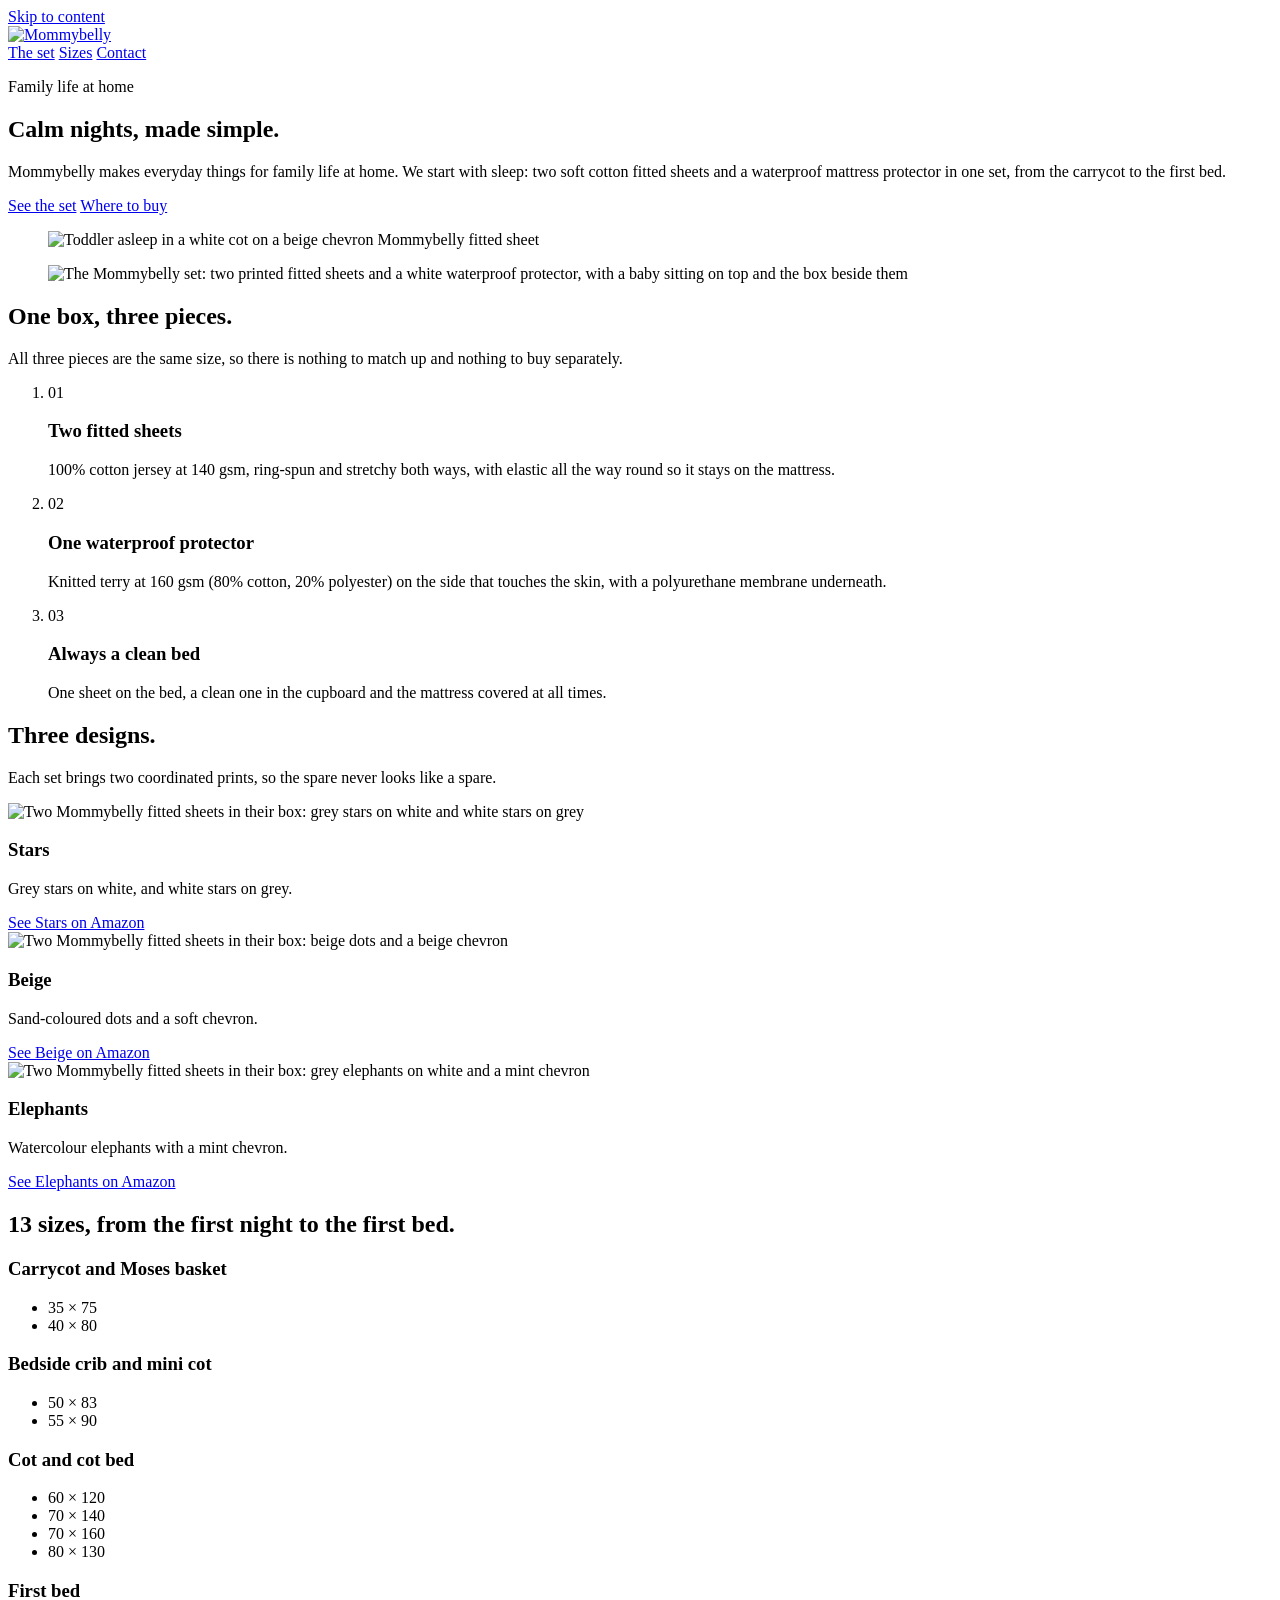
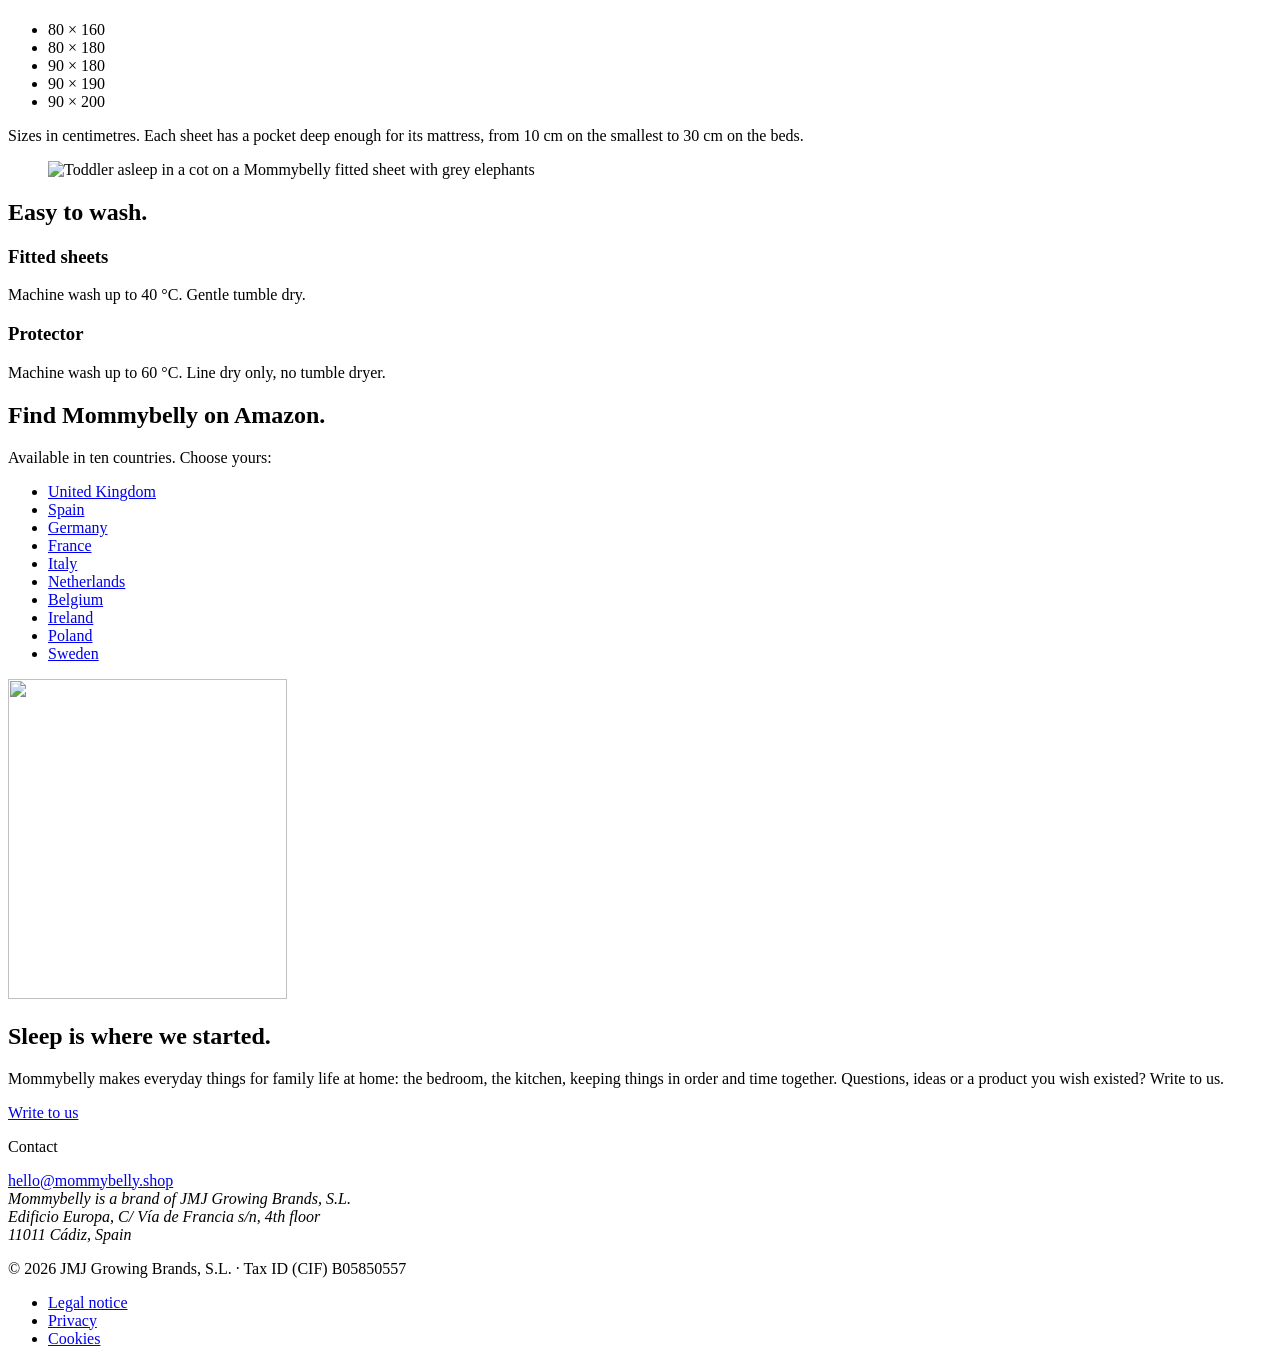
==== index.html @ 6a6891bb "Add files via upload" ====
<!doctype html>
<html lang="en-GB">
<head>
<meta charset="utf-8">
<meta name="viewport" content="width=device-width, initial-scale=1">
<title>Mommybelly · Calm nights, made simple</title>
<meta name="description" content="Mommybelly makes everyday things for family life at home, starting with sleep: two cotton fitted sheets and a waterproof mattress protector in one set, in 13 sizes.">
<meta property="og:title" content="Mommybelly">
<meta property="og:description" content="Mommybelly makes everyday things for family life at home, starting with sleep: two cotton fitted sheets and a waterproof mattress protector in one set, in 13 sizes.">
<meta property="og:type" content="website">
<meta property="og:url" content="https://mommybelly.shop/">
<meta property="og:image" content="https://mommybelly.shop/assets/img/hero-900.webp">
<meta name="theme-color" content="#FBF7F2">
<link rel="canonical" href="https://mommybelly.shop/">
<link rel="icon" href="assets/img/favicon.png" type="image/png">
<link rel="apple-touch-icon" href="assets/img/apple-touch-icon.png">
<link rel="preload" href="assets/fonts/fraunces-var.woff2" as="font" type="font/woff2" crossorigin>
<link rel="stylesheet" href="assets/site.css">
</head>
<body>
<a class="skip" href="#main">Skip to content</a>
<header class="site-header">
  <div class="wrap">
    <a class="brand" href="./" aria-label="Mommybelly, home"><img src="assets/img/logo.webp" alt="Mommybelly" width="112" height="128"></a>
    <nav class="nav" aria-label="Main">
      <a class="opt" href="#set">The set</a>
      <a href="#sizes">Sizes</a>
      <a href="#contact">Contact</a>
    </nav>
  </div>
</header>

<main id="main">
  <section class="hero">
    <div class="wrap">
      <div>
        <p class="eyebrow">Family life at home</p>
        <h1>Calm nights, made simple.</h1>
        <p class="lead">Mommybelly makes everyday things for family life at home. We start with sleep: two soft cotton fitted sheets and a waterproof mattress protector in one set, from the carrycot to the first bed.</p>
        <div class="actions">
          <a class="btn" href="#set">See the set</a>
          <a class="link-quiet" href="#buy">Where to buy</a>
        </div>
      </div>
      <figure>
        <img src="assets/img/hero-900.webp" srcset="assets/img/hero-600.webp 600w, assets/img/hero-900.webp 900w" sizes="(min-width:56rem) 38vw, 100vw" width="900" height="1125" alt="Toddler asleep in a white cot on a beige chevron Mommybelly fitted sheet" fetchpriority="high">
      </figure>
    </div>
  </section>

  <section class="section band" id="set" aria-labelledby="h-set">
    <div class="wrap split">
      <figure>
        <img src="assets/img/set-1000.webp" srcset="assets/img/set-640.webp 640w, assets/img/set-1000.webp 1000w" sizes="(min-width:56rem) 45vw, 100vw" width="1000" height="1009" alt="The Mommybelly set: two printed fitted sheets and a white waterproof protector, with a baby sitting on top and the box beside them" loading="lazy">
      </figure>
      <div>
        <h2 id="h-set">One box, three pieces.</h2>
        <p class="intro">All three pieces are the same size, so there is nothing to match up and nothing to buy separately.</p>
        <ol class="pieces">
          <li><span class="num" aria-hidden="true">01</span><h3>Two fitted sheets</h3><p>100% cotton jersey at 140&nbsp;gsm, ring-spun and stretchy both ways, with elastic all the way round so it stays on the mattress.</p></li>
          <li><span class="num" aria-hidden="true">02</span><h3>One waterproof protector</h3><p>Knitted terry at 160&nbsp;gsm (80% cotton, 20% polyester) on the side that touches the skin, with a polyurethane membrane underneath.</p></li>
          <li><span class="num" aria-hidden="true">03</span><h3>Always a clean bed</h3><p>One sheet on the bed, a clean one in the cupboard and the mattress covered at all times.</p></li>
        </ol>
      </div>
    </div>
  </section>

  <section class="section" id="designs" aria-labelledby="h-designs">
    <div class="wrap">
      <div class="head-row">
        <h2 id="h-designs">Three designs.</h2>
        <p class="intro">Each set brings two coordinated prints, so the spare never looks like a spare.</p>
      </div>
      <div class="designs">
        <article class="design">
          <img src="assets/img/design-stars-800.webp" srcset="assets/img/design-stars-480.webp 480w, assets/img/design-stars-800.webp 800w" sizes="(min-width:44rem) 30vw, 100vw" width="800" height="800" alt="Two Mommybelly fitted sheets in their box: grey stars on white and white stars on grey" loading="lazy">
          <h3>Stars</h3>
          <p>Grey stars on white, and white stars on grey.</p>
          <a href="https://www.amazon.co.uk/dp/B0FT3B46KQ">See Stars on Amazon</a>
        </article>
        <article class="design">
          <img src="assets/img/design-beige-800.webp" srcset="assets/img/design-beige-480.webp 480w, assets/img/design-beige-800.webp 800w" sizes="(min-width:44rem) 30vw, 100vw" width="800" height="800" alt="Two Mommybelly fitted sheets in their box: beige dots and a beige chevron" loading="lazy">
          <h3>Beige</h3>
          <p>Sand-coloured dots and a soft chevron.</p>
          <a href="https://www.amazon.co.uk/dp/B0FT33XZKD">See Beige on Amazon</a>
        </article>
        <article class="design">
          <img src="assets/img/design-elephants-800.webp" srcset="assets/img/design-elephants-480.webp 480w, assets/img/design-elephants-800.webp 800w" sizes="(min-width:44rem) 30vw, 100vw" width="800" height="800" alt="Two Mommybelly fitted sheets in their box: grey elephants on white and a mint chevron" loading="lazy">
          <h3>Elephants</h3>
          <p>Watercolour elephants with a mint chevron.</p>
          <a href="https://www.amazon.co.uk/dp/B0FT391R2H">See Elephants on Amazon</a>
        </article>
      </div>
    </div>
  </section>

  <section class="section band" id="sizes" aria-labelledby="h-sizes">
    <div class="wrap split">
      <div>
        <h2 id="h-sizes">13 sizes, from the first night to the first bed.</h2>
        <div class="stages">
        <div class="stage">
          <h3>Carrycot and Moses basket</h3>
          <ul class="chips" aria-label="Carrycot and Moses basket sizes in centimetres"><li>35 × 75</li><li>40 × 80</li></ul>
        </div>
        <div class="stage">
          <h3>Bedside crib and mini cot</h3>
          <ul class="chips" aria-label="Bedside crib and mini cot sizes in centimetres"><li>50 × 83</li><li>55 × 90</li></ul>
        </div>
        <div class="stage">
          <h3>Cot and cot bed</h3>
          <ul class="chips" aria-label="Cot and cot bed sizes in centimetres"><li>60 × 120</li><li>70 × 140</li><li>70 × 160</li><li>80 × 130</li></ul>
        </div>
        <div class="stage">
          <h3>First bed</h3>
          <ul class="chips" aria-label="First bed sizes in centimetres"><li>80 × 160</li><li>80 × 180</li><li>90 × 180</li><li>90 × 190</li><li>90 × 200</li></ul>
        </div>
        </div>
        <p class="note">Sizes in centimetres. Each sheet has a pocket deep enough for its mattress, from 10&nbsp;cm on the smallest to 30&nbsp;cm on the beds.</p>
      </div>
      <figure>
        <img class="tall" src="assets/img/night-900.webp" srcset="assets/img/night-600.webp 600w, assets/img/night-900.webp 900w" sizes="(min-width:56rem) 45vw, 100vw" width="900" height="1125" alt="Toddler asleep in a cot on a Mommybelly fitted sheet with grey elephants" loading="lazy">
      </figure>
    </div>
  </section>

  <section class="section" aria-labelledby="h-care">
    <div class="wrap">
      <h2 id="h-care">Easy to wash.</h2>
      <div class="care">
        <div><h3>Fitted sheets</h3><p>Machine wash up to 40&nbsp;°C. Gentle tumble dry.</p></div>
        <div><h3>Protector</h3><p>Machine wash up to 60&nbsp;°C. Line dry only, no tumble dryer.</p></div>
      </div>
    </div>
  </section>

  <section class="section band" id="buy" aria-labelledby="h-buy">
    <div class="wrap">
      <h2 id="h-buy">Find Mommybelly on Amazon.</h2>
      <p class="intro">Available in ten countries. Choose yours:</p>
      <ul class="markets"><li><a href="https://www.amazon.co.uk/dp/B0FT3B46KQ">United Kingdom</a></li><li><a href="https://www.amazon.es/dp/B0FT3B46KQ">Spain</a></li><li><a href="https://www.amazon.de/dp/B0FT3B46KQ">Germany</a></li><li><a href="https://www.amazon.fr/dp/B0FT3B46KQ">France</a></li><li><a href="https://www.amazon.it/dp/B0FT3B46KQ">Italy</a></li><li><a href="https://www.amazon.nl/dp/B0FT3B46KQ">Netherlands</a></li><li><a href="https://www.amazon.com.be/dp/B0FT3B46KQ">Belgium</a></li><li><a href="https://www.amazon.ie/dp/B0FT3B46KQ">Ireland</a></li><li><a href="https://www.amazon.pl/dp/B0FT3B46KQ">Poland</a></li><li><a href="https://www.amazon.se/dp/B0FT3B46KQ">Sweden</a></li></ul>
    </div>
  </section>

  <section class="section closing" aria-labelledby="h-more">
    <div class="wrap">
      <img src="assets/img/logo-320.webp" alt="" width="279" height="320" loading="lazy">
      <div>
        <h2 id="h-more">Sleep is where we started.</h2>
        <p>Mommybelly makes everyday things for family life at home: the bedroom, the kitchen, keeping things in order and time together. Questions, ideas or a product you wish existed? Write to us.</p>
        <a class="btn" href="mailto:hello@mommybelly.shop">Write to us</a>
      </div>
    </div>
  </section>
</main>

<footer class="site-footer" id="contact">
  <div class="wrap">
    <div class="top">
      <div>
        <p class="eyebrow">Contact</p>
        <a class="mail" href="mailto:hello@mommybelly.shop">hello@mommybelly.shop</a>
      </div>
      <address class="address">Mommybelly is a brand of JMJ Growing Brands, S.L.<br>Edificio Europa, C/ Vía de Francia s/n, 4th floor<br>11011 Cádiz, Spain</address>
    </div>
    <div class="legal">
      <p>© 2026 JMJ Growing Brands, S.L. · Tax ID (CIF) B05850557</p>
      <ul>
        <li><a href="legal-notice.html">Legal notice</a></li>
        <li><a href="privacy.html">Privacy</a></li>
        <li><a href="cookies.html">Cookies</a></li>
      </ul>
    </div>
  </div>
</footer>
</body>
</html>
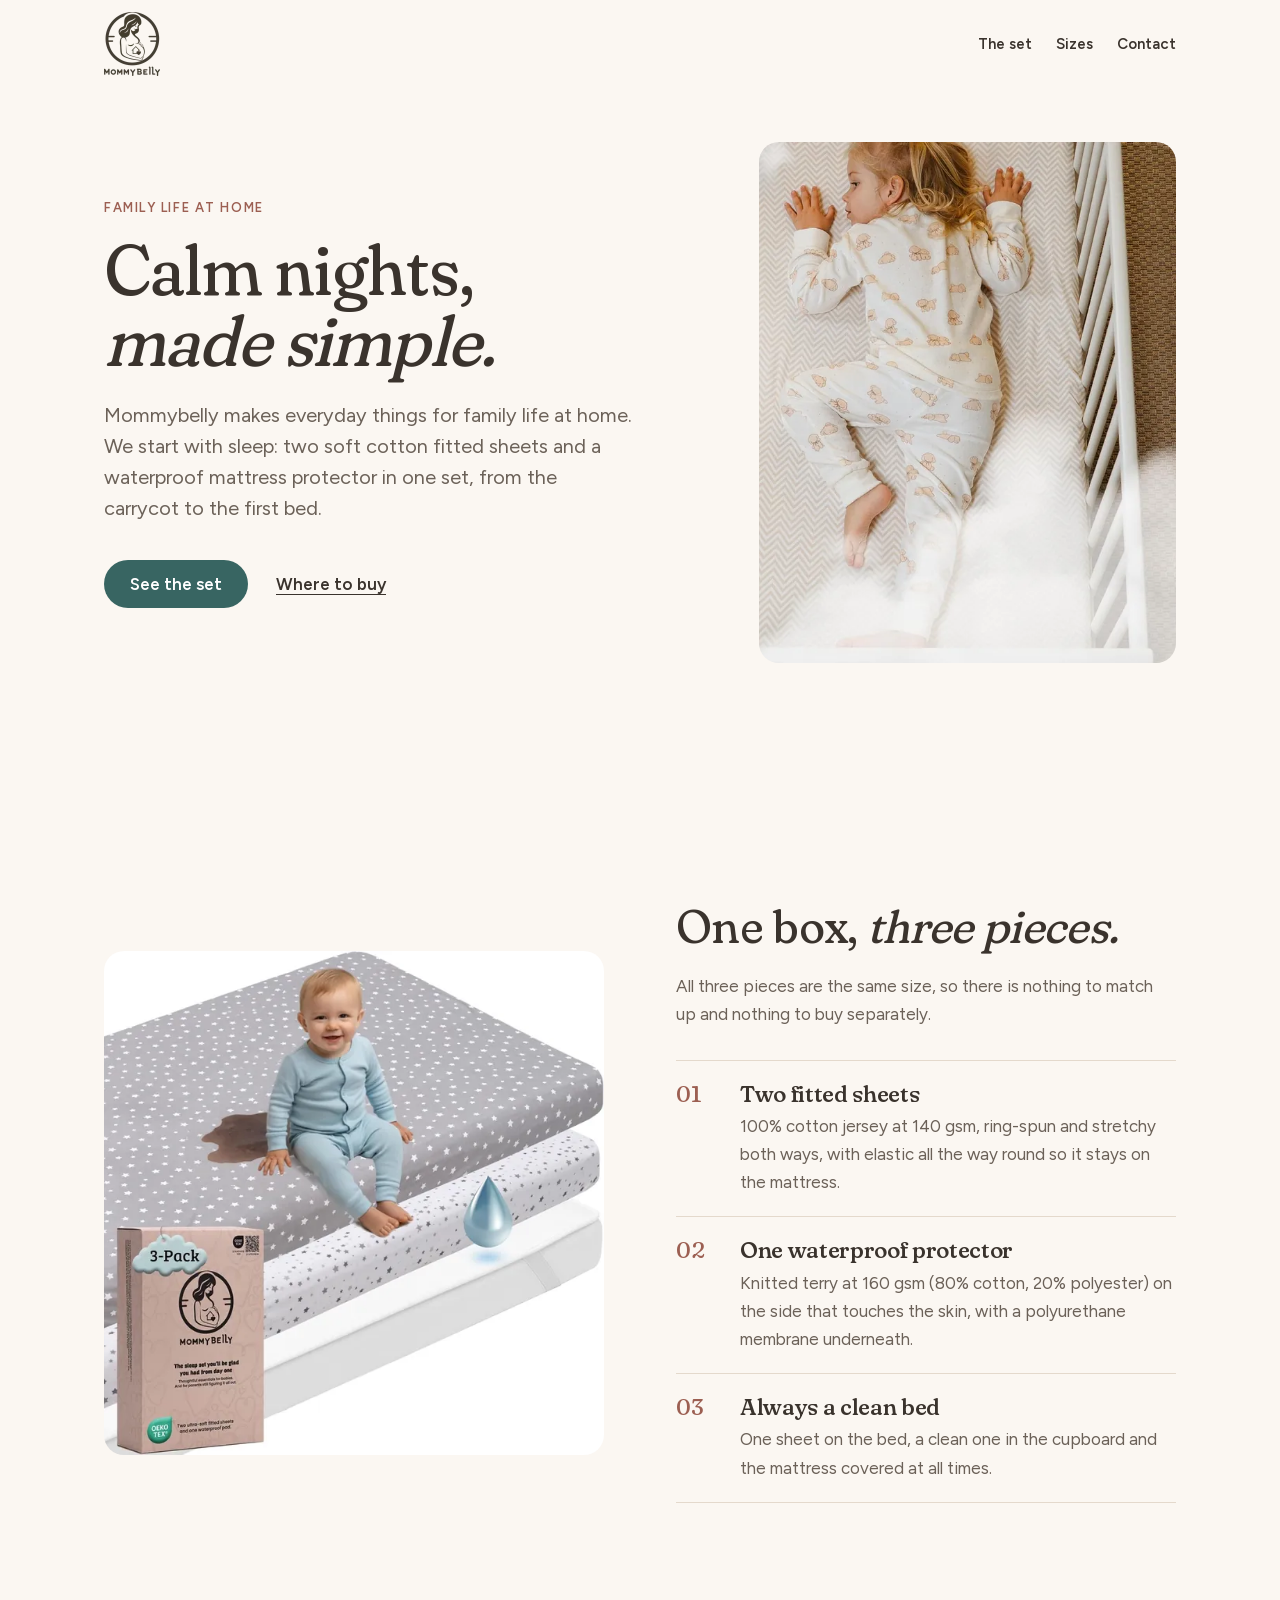
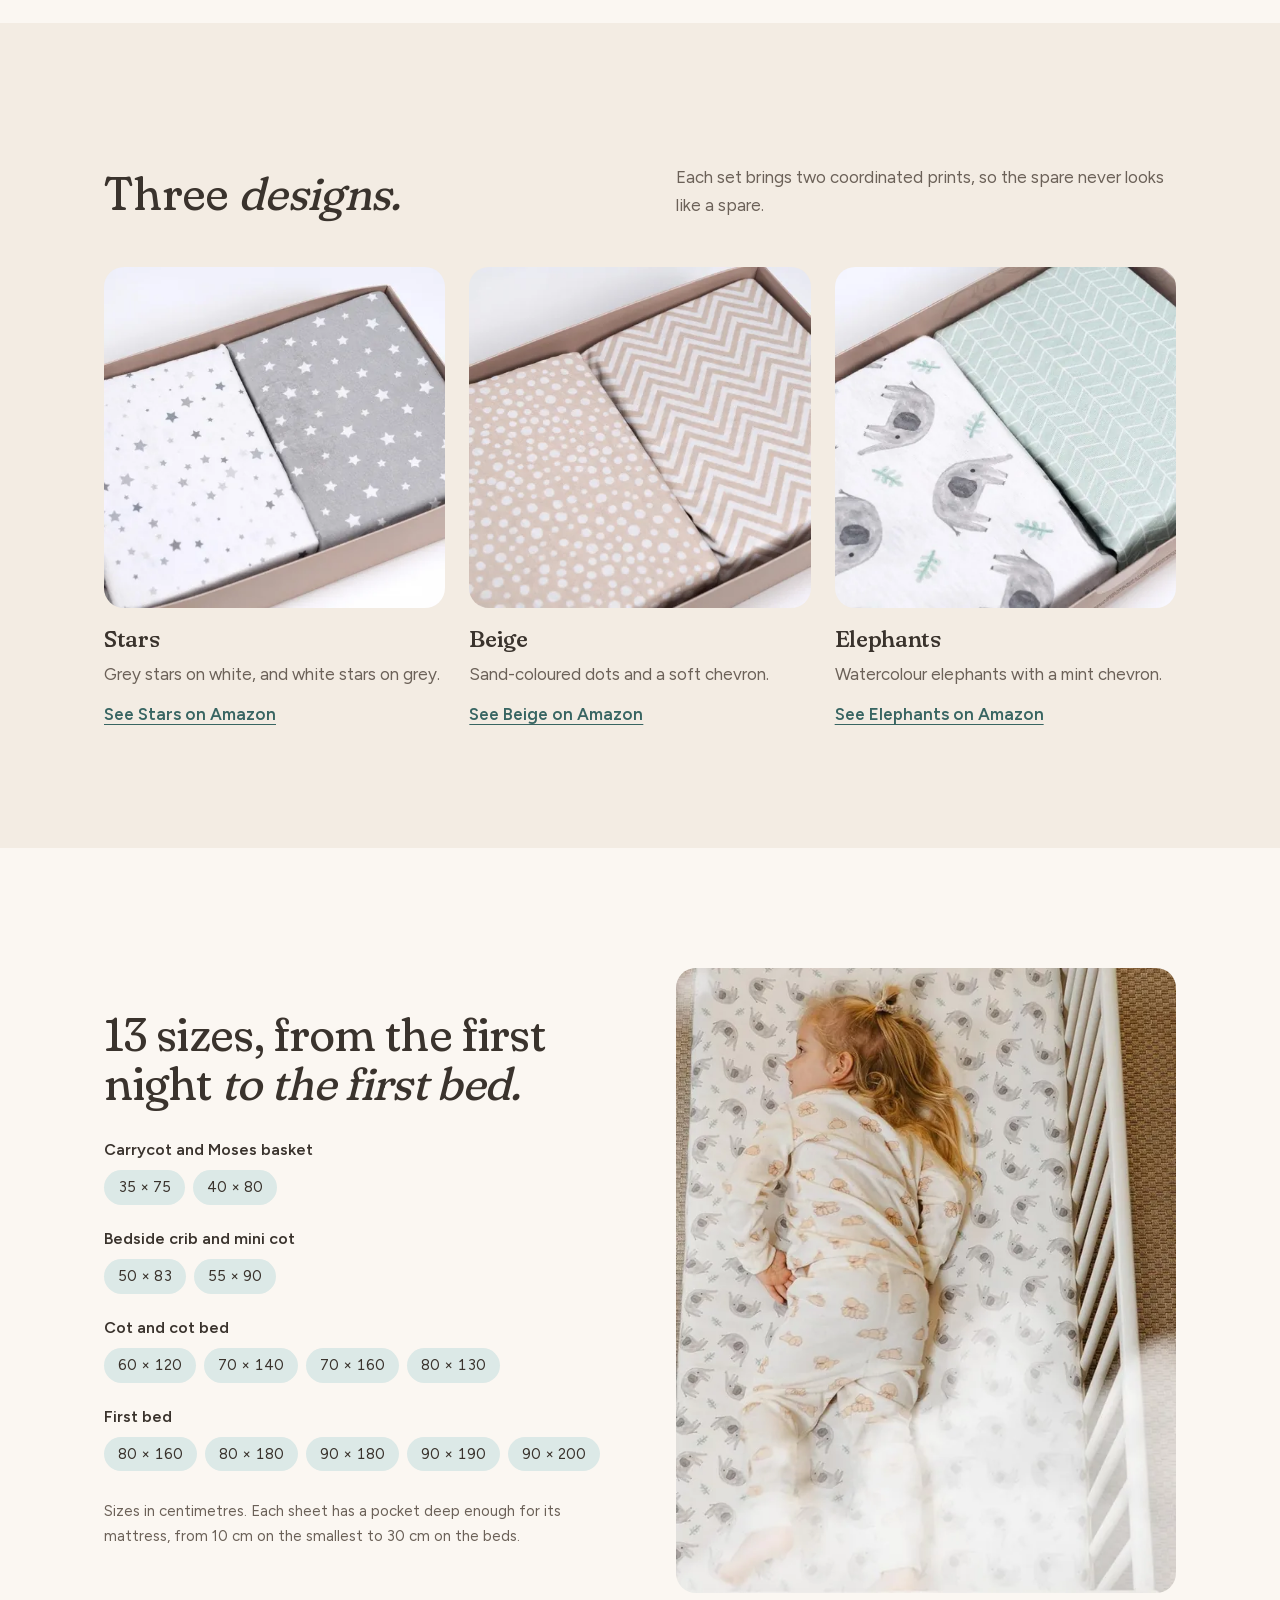
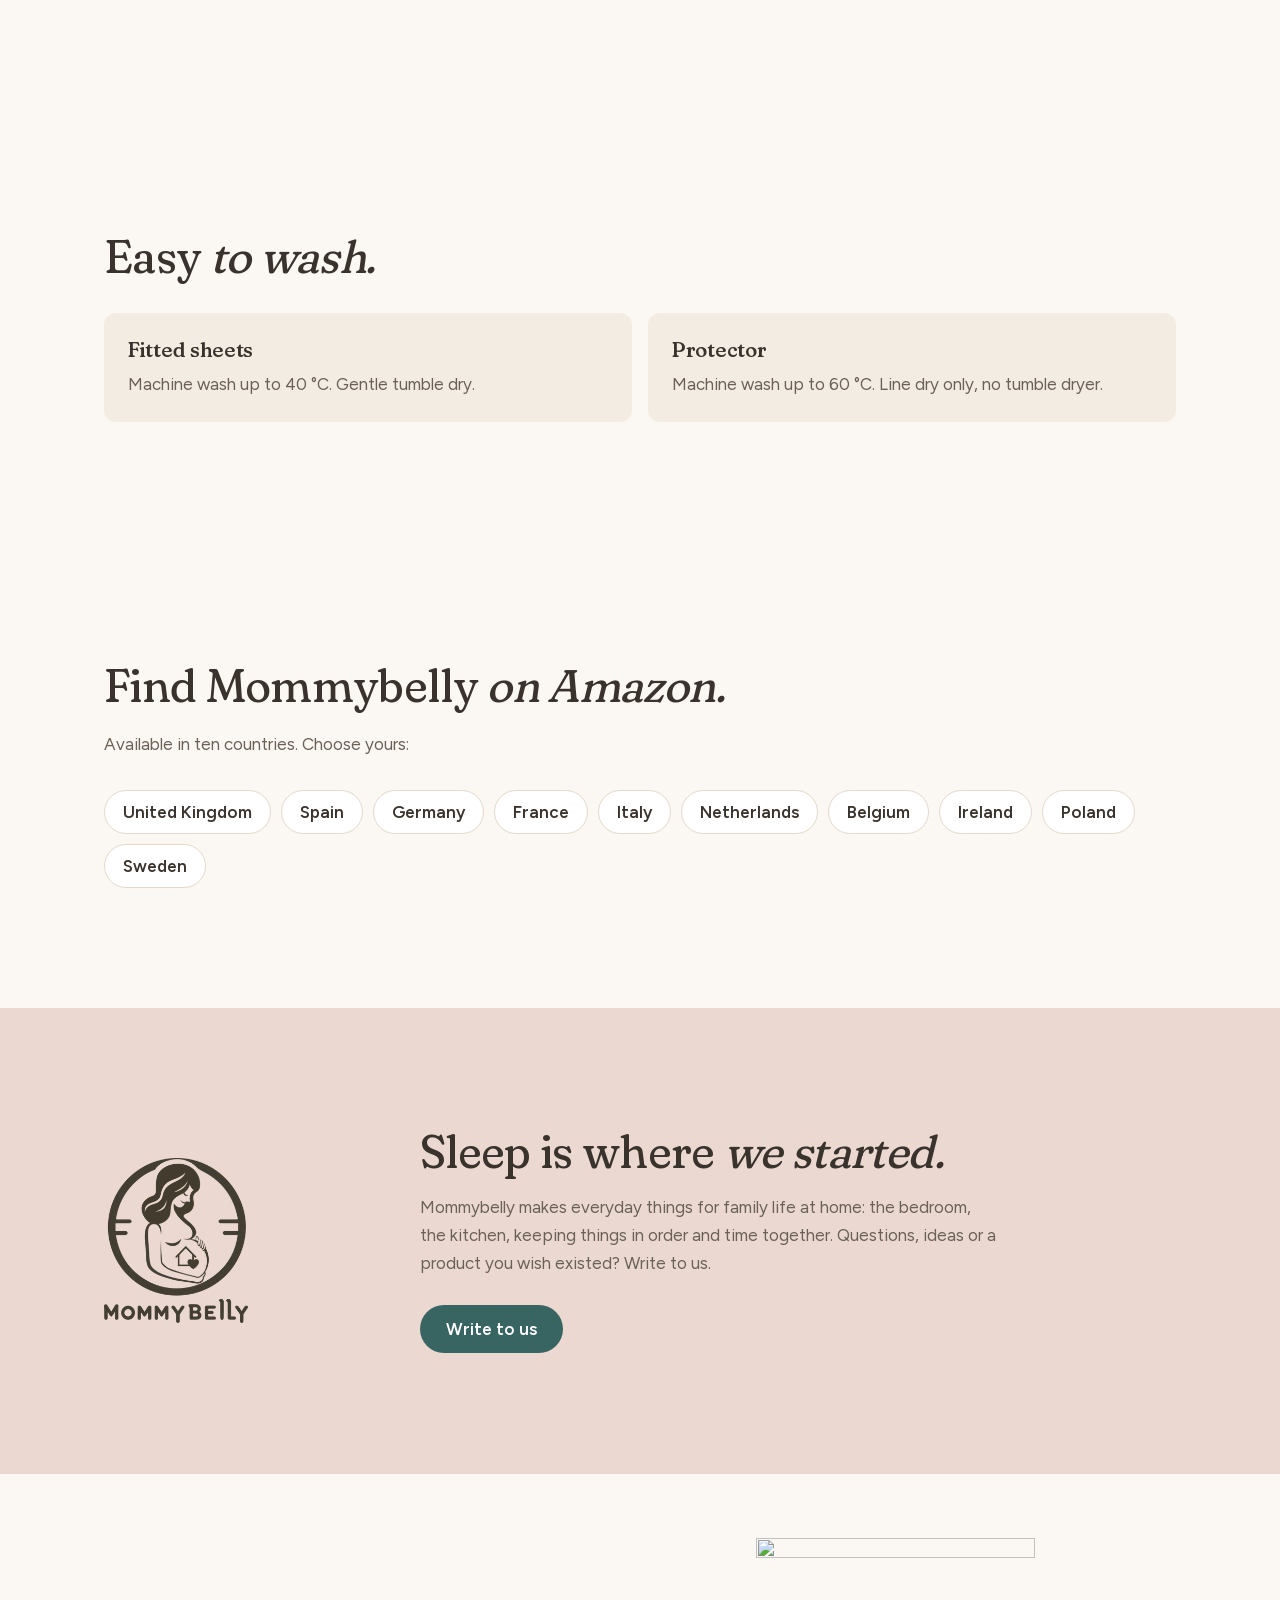
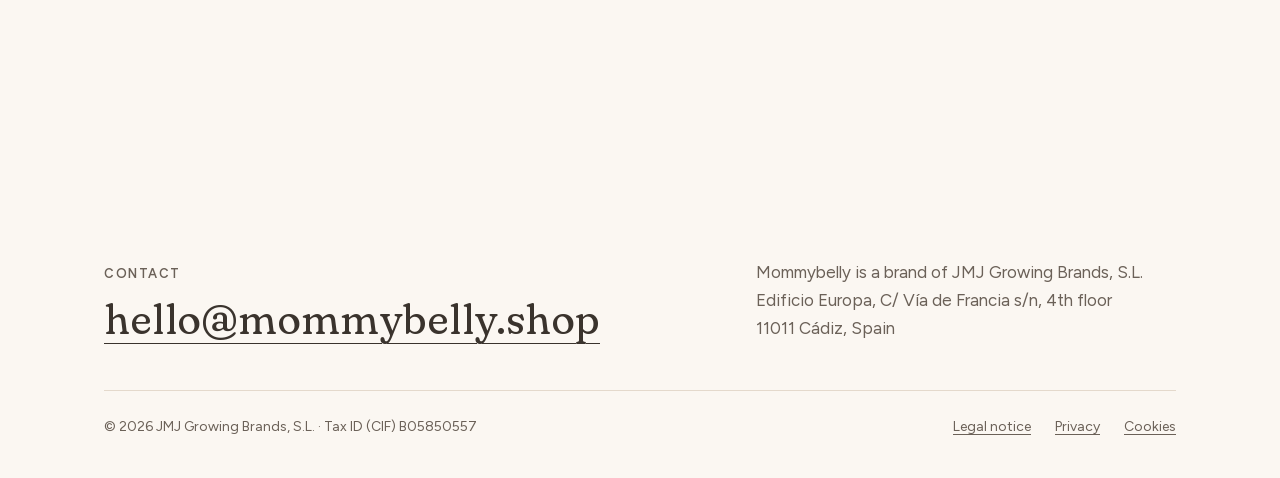
==== commit 3bf2417e: "Add files via upload" ====
--- a/index.html
+++ b/index.html
@@ -10,7 +10,7 @@
 <meta property="og:type" content="website">
 <meta property="og:url" content="https://mommybelly.shop/">
 <meta property="og:image" content="https://mommybelly.shop/assets/img/hero-900.webp">
-<meta name="theme-color" content="#FBF7F2">
+<meta name="theme-color" content="#DCE9E7">
 <link rel="canonical" href="https://mommybelly.shop/">
 <link rel="icon" href="assets/img/favicon.png" type="image/png">
 <link rel="apple-touch-icon" href="assets/img/apple-touch-icon.png">
@@ -19,7 +19,7 @@
 </head>
 <body>
 <a class="skip" href="#main">Skip to content</a>
-<header class="site-header">
+<header class="site-header tinted">
   <div class="wrap">
     <a class="brand" href="./" aria-label="Mommybelly, home"><img src="assets/img/logo.webp" alt="Mommybelly" width="112" height="128"></a>
     <nav class="nav" aria-label="Main">
@@ -31,11 +31,11 @@
 </header>
 
 <main id="main">
-  <section class="hero">
+  <section class="hero tinted">
     <div class="wrap">
       <div>
         <p class="eyebrow">Family life at home</p>
-        <h1>Calm nights, made simple.</h1>
+        <h1>Calm nights, <em>made simple.</em></h1>
         <p class="lead">Mommybelly makes everyday things for family life at home. We start with sleep: two soft cotton fitted sheets and a waterproof mattress protector in one set, from the carrycot to the first bed.</p>
         <div class="actions">
           <a class="btn" href="#set">See the set</a>
@@ -48,13 +48,13 @@
     </div>
   </section>
 
-  <section class="section band" id="set" aria-labelledby="h-set">
+  <section class="section" id="set" aria-labelledby="h-set">
     <div class="wrap split">
-      <figure>
+      <figure class="panel">
         <img src="assets/img/set-1000.webp" srcset="assets/img/set-640.webp 640w, assets/img/set-1000.webp 1000w" sizes="(min-width:56rem) 45vw, 100vw" width="1000" height="1009" alt="The Mommybelly set: two printed fitted sheets and a white waterproof protector, with a baby sitting on top and the box beside them" loading="lazy">
       </figure>
       <div>
-        <h2 id="h-set">One box, three pieces.</h2>
+        <h2 id="h-set">One box, <em>three pieces.</em></h2>
         <p class="intro">All three pieces are the same size, so there is nothing to match up and nothing to buy separately.</p>
         <ol class="pieces">
           <li><span class="num" aria-hidden="true">01</span><h3>Two fitted sheets</h3><p>100% cotton jersey at 140&nbsp;gsm, ring-spun and stretchy both ways, with elastic all the way round so it stays on the mattress.</p></li>
@@ -65,26 +65,26 @@
     </div>
   </section>
 
-  <section class="section" id="designs" aria-labelledby="h-designs">
+  <section class="section band" id="designs" aria-labelledby="h-designs">
     <div class="wrap">
       <div class="head-row">
-        <h2 id="h-designs">Three designs.</h2>
+        <h2 id="h-designs">Three <em>designs.</em></h2>
         <p class="intro">Each set brings two coordinated prints, so the spare never looks like a spare.</p>
       </div>
       <div class="designs">
-        <article class="design">
+        <article class="design design-stars">
           <img src="assets/img/design-stars-800.webp" srcset="assets/img/design-stars-480.webp 480w, assets/img/design-stars-800.webp 800w" sizes="(min-width:44rem) 30vw, 100vw" width="800" height="800" alt="Two Mommybelly fitted sheets in their box: grey stars on white and white stars on grey" loading="lazy">
           <h3>Stars</h3>
           <p>Grey stars on white, and white stars on grey.</p>
           <a href="https://www.amazon.co.uk/dp/B0FT3B46KQ">See Stars on Amazon</a>
         </article>
-        <article class="design">
+        <article class="design design-beige">
           <img src="assets/img/design-beige-800.webp" srcset="assets/img/design-beige-480.webp 480w, assets/img/design-beige-800.webp 800w" sizes="(min-width:44rem) 30vw, 100vw" width="800" height="800" alt="Two Mommybelly fitted sheets in their box: beige dots and a beige chevron" loading="lazy">
           <h3>Beige</h3>
           <p>Sand-coloured dots and a soft chevron.</p>
           <a href="https://www.amazon.co.uk/dp/B0FT33XZKD">See Beige on Amazon</a>
         </article>
-        <article class="design">
+        <article class="design design-elephants">
           <img src="assets/img/design-elephants-800.webp" srcset="assets/img/design-elephants-480.webp 480w, assets/img/design-elephants-800.webp 800w" sizes="(min-width:44rem) 30vw, 100vw" width="800" height="800" alt="Two Mommybelly fitted sheets in their box: grey elephants on white and a mint chevron" loading="lazy">
           <h3>Elephants</h3>
           <p>Watercolour elephants with a mint chevron.</p>
@@ -94,10 +94,10 @@
     </div>
   </section>
 
-  <section class="section band" id="sizes" aria-labelledby="h-sizes">
+  <section class="section deep" id="sizes" aria-labelledby="h-sizes">
     <div class="wrap split">
       <div>
-        <h2 id="h-sizes">13 sizes, from the first night to the first bed.</h2>
+        <h2 id="h-sizes">13 sizes, from the first night <em>to the first bed.</em></h2>
         <div class="stages">
         <div class="stage">
           <h3>Carrycot and Moses basket</h3>
@@ -124,9 +124,9 @@
     </div>
   </section>
 
-  <section class="section" aria-labelledby="h-care">
+  <section class="section rose" aria-labelledby="h-care">
     <div class="wrap">
-      <h2 id="h-care">Easy to wash.</h2>
+      <h2 id="h-care">Easy <em>to wash.</em></h2>
       <div class="care">
         <div><h3>Fitted sheets</h3><p>Machine wash up to 40&nbsp;°C. Gentle tumble dry.</p></div>
         <div><h3>Protector</h3><p>Machine wash up to 60&nbsp;°C. Line dry only, no tumble dryer.</p></div>
@@ -134,9 +134,9 @@
     </div>
   </section>
 
-  <section class="section band" id="buy" aria-labelledby="h-buy">
+  <section class="section" id="buy" aria-labelledby="h-buy">
     <div class="wrap">
-      <h2 id="h-buy">Find Mommybelly on Amazon.</h2>
+      <h2 id="h-buy">Find Mommybelly <em>on Amazon.</em></h2>
       <p class="intro">Available in ten countries. Choose yours:</p>
       <ul class="markets"><li><a href="https://www.amazon.co.uk/dp/B0FT3B46KQ">United Kingdom</a></li><li><a href="https://www.amazon.es/dp/B0FT3B46KQ">Spain</a></li><li><a href="https://www.amazon.de/dp/B0FT3B46KQ">Germany</a></li><li><a href="https://www.amazon.fr/dp/B0FT3B46KQ">France</a></li><li><a href="https://www.amazon.it/dp/B0FT3B46KQ">Italy</a></li><li><a href="https://www.amazon.nl/dp/B0FT3B46KQ">Netherlands</a></li><li><a href="https://www.amazon.com.be/dp/B0FT3B46KQ">Belgium</a></li><li><a href="https://www.amazon.ie/dp/B0FT3B46KQ">Ireland</a></li><li><a href="https://www.amazon.pl/dp/B0FT3B46KQ">Poland</a></li><li><a href="https://www.amazon.se/dp/B0FT3B46KQ">Sweden</a></li></ul>
     </div>
@@ -144,9 +144,9 @@
 
   <section class="section closing" aria-labelledby="h-more">
     <div class="wrap">
-      <img src="assets/img/logo-320.webp" alt="" width="279" height="320" loading="lazy">
+      <div class="mark"><img src="assets/img/logo-320.webp" alt="" width="279" height="320" loading="lazy"></div>
       <div>
-        <h2 id="h-more">Sleep is where we started.</h2>
+        <h2 id="h-more">Sleep is where <em>we started.</em></h2>
         <p>Mommybelly makes everyday things for family life at home: the bedroom, the kitchen, keeping things in order and time together. Questions, ideas or a product you wish existed? Write to us.</p>
         <a class="btn" href="mailto:hello@mommybelly.shop">Write to us</a>
       </div>
@@ -159,9 +159,9 @@
     <div class="top">
       <div>
         <p class="eyebrow">Contact</p>
-        <a class="mail" href="mailto:hello@mommybelly.shop">hello@mommybelly.shop</a>
+        <a class="mail" href="mailto:hello@mommybelly.shop">hello@<wbr>mommybelly.shop</a>
       </div>
-      <address class="address">Mommybelly is a brand of JMJ Growing Brands, S.L.<br>Edificio Europa, C/ Vía de Francia s/n, 4th floor<br>11011 Cádiz, Spain</address>
+      <div><img class="foot-logo" src="assets/img/logo-320-light.webp" alt="" width="279" height="320" loading="lazy"><address class="address">Mommybelly is a brand of JMJ Growing Brands, S.L.<br>Edificio Europa, C/ Vía de Francia s/n, 4th floor<br>11011 Cádiz, Spain</address></div>
     </div>
     <div class="legal">
       <p>© 2026 JMJ Growing Brands, S.L. · Tax ID (CIF) B05850557</p>
--- a/assets/site.css
+++ b/assets/site.css
@@ -0,0 +1,128 @@
+/* Mommybelly · ver WEBS/mommybelly/DESIGN.md */
+@font-face{font-family:"Fraunces";src:url(fonts/fraunces-var.woff2) format("woff2");font-weight:400 500;font-style:normal;font-display:swap}
+@font-face{font-family:"Figtree";src:url(fonts/figtree-var.woff2) format("woff2");font-weight:400 600;font-style:normal;font-display:swap}
+
+:root{
+  --cream:#FBF7F2; --cream-2:#F3ECE3; --ink:#3A332D; --ink-muted:#6B6158; --line:#E4D9CC;
+  --sage:#386562; --sage-hover:#2C514F; --sage-soft:#DCE9E7; --rose:#9C5F52; --rose-soft:#EBD9D1;
+  --serif:"Fraunces",Georgia,"Times New Roman",serif;
+  --sans:"Figtree",system-ui,-apple-system,"Segoe UI",Roboto,sans-serif;
+  --wrap:72rem; --gutter:clamp(1.25rem,4vw,2.5rem); --section:clamp(4rem,2rem + 7vw,7.5rem);
+  --r-img:20px; --r-sm:12px;
+}
+*,*::before,*::after{box-sizing:border-box}
+html{-webkit-text-size-adjust:100%;text-size-adjust:100%;scroll-behavior:smooth}
+@media (prefers-reduced-motion:reduce){html{scroll-behavior:auto}}
+body{margin:0;background:var(--cream);color:var(--ink);font-family:var(--sans);font-size:1.0625rem;line-height:1.65;font-size-adjust:from-font}
+img{display:block;max-width:100%;height:auto}
+a{color:var(--sage);text-decoration-thickness:1px;text-underline-offset:.22em}
+a:hover{text-decoration-thickness:2px}
+:focus-visible{outline:2px solid var(--ink);outline-offset:3px;border-radius:4px}
+.wrap{max-width:var(--wrap);margin-inline:auto;padding-inline:var(--gutter)}
+.skip{position:absolute;left:-9999px}
+.skip:focus{left:1rem;top:1rem;z-index:10;background:var(--ink);color:var(--cream);padding:.5rem 1rem;border-radius:999px}
+
+h1,h2,h3{font-family:var(--serif);font-weight:400;font-variation-settings:"SOFT" 100,"WONK" 0;line-height:1.1;letter-spacing:-.015em;margin:0;text-wrap:balance}
+h1{font-size:clamp(2.5rem,1.7rem + 3.4vw,4.25rem);line-height:1.04}
+h2{font-size:clamp(2rem,1.5rem + 2vw,2.75rem)}
+h3{font-size:1.375rem;line-height:1.25;font-weight:500}
+p{margin:0;text-wrap:pretty}
+.eyebrow{font-size:.8125rem;font-weight:600;letter-spacing:.12em;text-transform:uppercase;color:var(--rose)}
+.lead{font-size:1.25rem;line-height:1.55;color:var(--ink-muted);max-width:33rem}
+
+/* Cabecera */
+.site-header .wrap{display:flex;align-items:center;justify-content:space-between;gap:1rem;min-height:5.5rem}
+.brand{display:inline-flex}
+.brand img{height:3.5rem;width:auto}
+@media (min-width:48rem){.brand img{height:4rem}}
+.nav{display:flex;gap:.25rem 1.5rem;flex-wrap:wrap;justify-content:flex-end}
+.nav a{color:var(--ink);font-weight:600;font-size:.9375rem;text-decoration:none;padding-block:.5rem}
+.nav a:hover{color:var(--sage)}
+@media (max-width:30rem){.nav .opt{display:none}}
+
+/* Portada */
+.hero{padding-block:clamp(1.5rem,1rem + 3vw,3.5rem) var(--section)}
+.hero .wrap{display:grid;gap:2.5rem;align-items:center}
+.hero h1{margin-top:1rem}
+.hero .lead{margin-top:1.5rem}
+.hero figure{margin:0}
+.hero figure img{width:100%;aspect-ratio:4/5;object-fit:cover;border-radius:var(--r-img)}
+@media (min-width:56rem){.hero .wrap{grid-template-columns:7fr 5fr;gap:4.5rem}}
+/* Tablet en una columna: las fotos verticales se recortan a 4:3 para no ocupar dos pantallas */
+@media (min-width:36rem) and (max-width:55.99rem){
+  .hero figure img,.split figure img.tall{aspect-ratio:4/3;object-fit:cover;object-position:50% 15%}
+}
+.actions{display:flex;flex-wrap:wrap;align-items:center;gap:1rem 1.75rem;margin-top:2.25rem}
+.btn{display:inline-flex;align-items:center;min-height:3rem;padding:0 1.625rem;border-radius:999px;background:var(--sage);color:#fff;font-weight:600;text-decoration:none}
+.btn:hover{background:var(--sage-hover)}
+.link-quiet{color:var(--ink);font-weight:600}
+
+/* Secciones */
+.section{padding-block:var(--section)}
+.band{background:var(--cream-2)}
+.split{display:grid;gap:2.5rem;align-items:center}
+@media (min-width:56rem){.split{grid-template-columns:1fr 1fr;gap:4.5rem}}
+.split figure{margin:0}
+.split figure img{width:100%;border-radius:var(--r-img);background:#fff}
+.intro{margin-top:1.25rem;color:var(--ink-muted);max-width:32rem}
+.pieces{list-style:none;margin:2rem 0 0;padding:0}
+.pieces li{display:grid;grid-template-columns:3rem 1fr;gap:.25rem 1rem;padding-block:1.25rem;border-top:1px solid var(--line)}
+.pieces li:last-child{border-bottom:1px solid var(--line)}
+.pieces .num{grid-row:span 2;font-family:var(--serif);font-size:1.375rem;line-height:1.25;color:var(--rose)}
+.pieces p{color:var(--ink-muted)}
+
+/* Diseños */
+.designs{display:grid;gap:2rem;margin-top:3rem}
+@media (min-width:44rem){.designs{grid-template-columns:repeat(3,1fr);gap:1.5rem}}
+.design img{width:100%;aspect-ratio:1;object-fit:cover;border-radius:var(--r-img)}
+.design h3{margin-top:1.125rem}
+.design p{margin-top:.375rem;color:var(--ink-muted)}
+.design a{display:inline-block;margin-top:.75rem;font-weight:600}
+.head-row{display:grid;gap:1rem}
+@media (min-width:56rem){.head-row{grid-template-columns:1fr 1fr;align-items:end;gap:4.5rem}}
+
+/* Tallas */
+.stages{display:grid;gap:1.5rem;margin-top:2rem}
+.stage h3{font-family:var(--sans);font-size:1rem;font-weight:600;letter-spacing:0}
+.chips{display:flex;flex-wrap:wrap;gap:.5rem;list-style:none;margin:.625rem 0 0;padding:0}
+.chips li{background:var(--sage-soft);border-radius:999px;padding:.3125rem .875rem;font-size:.9375rem;font-variant-numeric:tabular-nums;white-space:nowrap}
+.note{margin-top:1.75rem;font-size:.9375rem;color:var(--ink-muted);max-width:32rem}
+
+/* Cuidados */
+.care{display:grid;gap:1rem;margin-top:2rem}
+@media (min-width:44rem){.care{grid-template-columns:1fr 1fr}}
+.care div{background:var(--cream-2);border-radius:var(--r-sm);padding:1.5rem}
+.care h3{font-size:1.25rem}
+.care p{margin-top:.5rem;color:var(--ink-muted)}
+
+/* Dónde comprar */
+.markets{display:flex;flex-wrap:wrap;gap:.625rem;list-style:none;margin:2rem 0 0;padding:0}
+.markets a{display:inline-flex;align-items:center;min-height:2.75rem;padding:0 1.125rem;border:1px solid var(--line);border-radius:999px;color:var(--ink);font-weight:600;text-decoration:none;background:#fff}
+.markets a:hover{border-color:var(--sage);color:var(--sage)}
+.small{margin-top:1.5rem;font-size:.9375rem;color:var(--ink-muted)}
+
+/* Cierre */
+.closing{background:var(--rose-soft)}
+.closing .wrap{display:grid;gap:2rem;align-items:center}
+@media (min-width:56rem){.closing .wrap{grid-template-columns:3fr 9fr;gap:4rem}}
+.closing img{width:9rem;height:auto}
+.closing p{margin-top:1rem;color:var(--ink-muted);max-width:36rem}
+.closing .btn{margin-top:1.75rem}
+
+/* Pie */
+.site-footer{border-top:1px solid var(--line);padding-block:4rem 2.5rem}
+.site-footer .top{display:grid;gap:2rem}
+@media (min-width:56rem){.site-footer .top{grid-template-columns:7fr 5fr;gap:4rem;align-items:end}}
+.site-footer .eyebrow{color:var(--ink-muted)}
+.mail{display:inline-block;max-width:100%;margin-top:.75rem;font-family:var(--serif);font-size:clamp(1.375rem,1rem + 2vw,2.5rem);line-height:1.15;color:var(--ink);overflow-wrap:anywhere}
+.address{font-style:normal;color:var(--ink-muted)}
+.legal{display:flex;flex-wrap:wrap;justify-content:space-between;gap:1rem 2rem;margin-top:3rem;padding-top:1.5rem;border-top:1px solid var(--line);font-size:.875rem;color:var(--ink-muted)}
+.legal ul{display:flex;flex-wrap:wrap;gap:.5rem 1.5rem;list-style:none;margin:0;padding:0}
+.legal a{color:var(--ink-muted)}
+
+/* Páginas legales */
+.prose{max-width:42rem;padding-block:clamp(3rem,2rem + 4vw,5rem)}
+.prose h1{font-size:clamp(2rem,1.5rem + 2vw,3rem)}
+.prose h2{font-size:1.375rem;font-weight:500;margin-top:2.5rem}
+.prose p,.prose ul{margin-top:1rem}
+.prose .back{display:inline-block;margin-bottom:2rem;font-weight:600}
